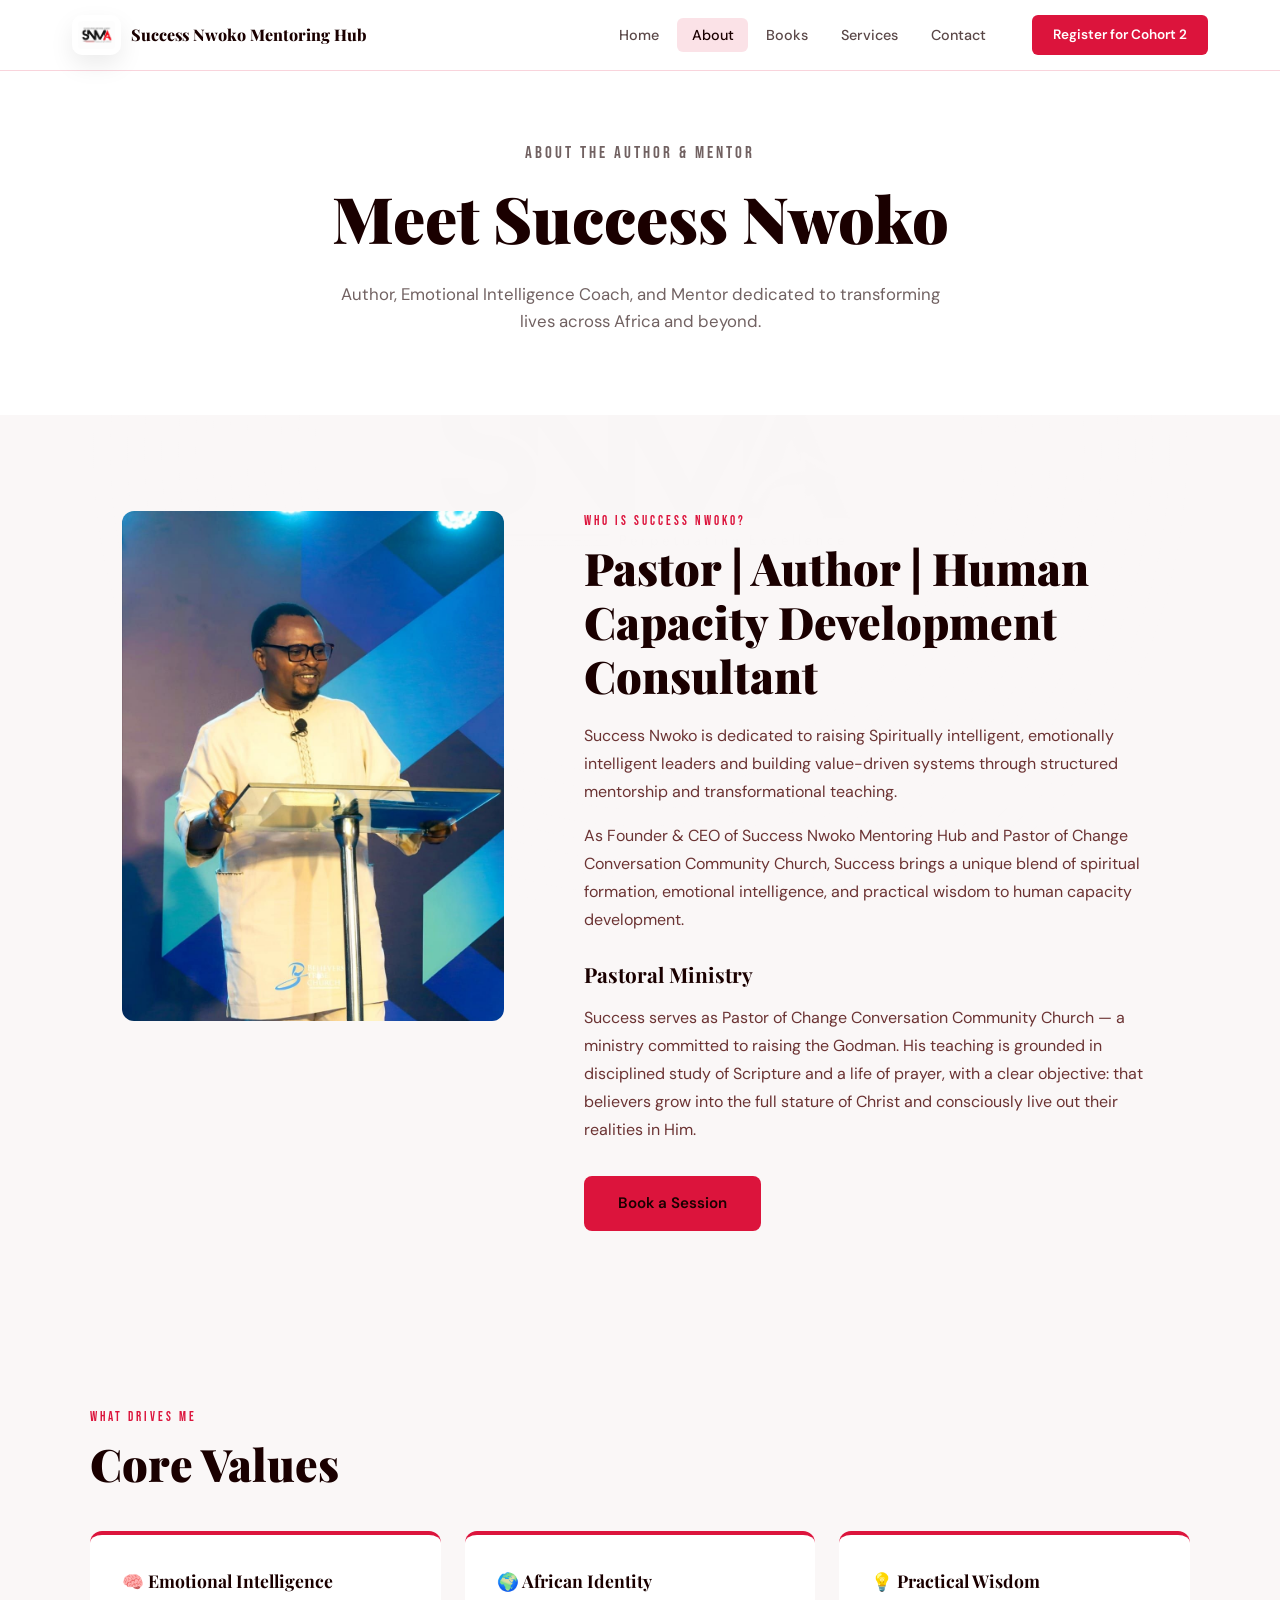
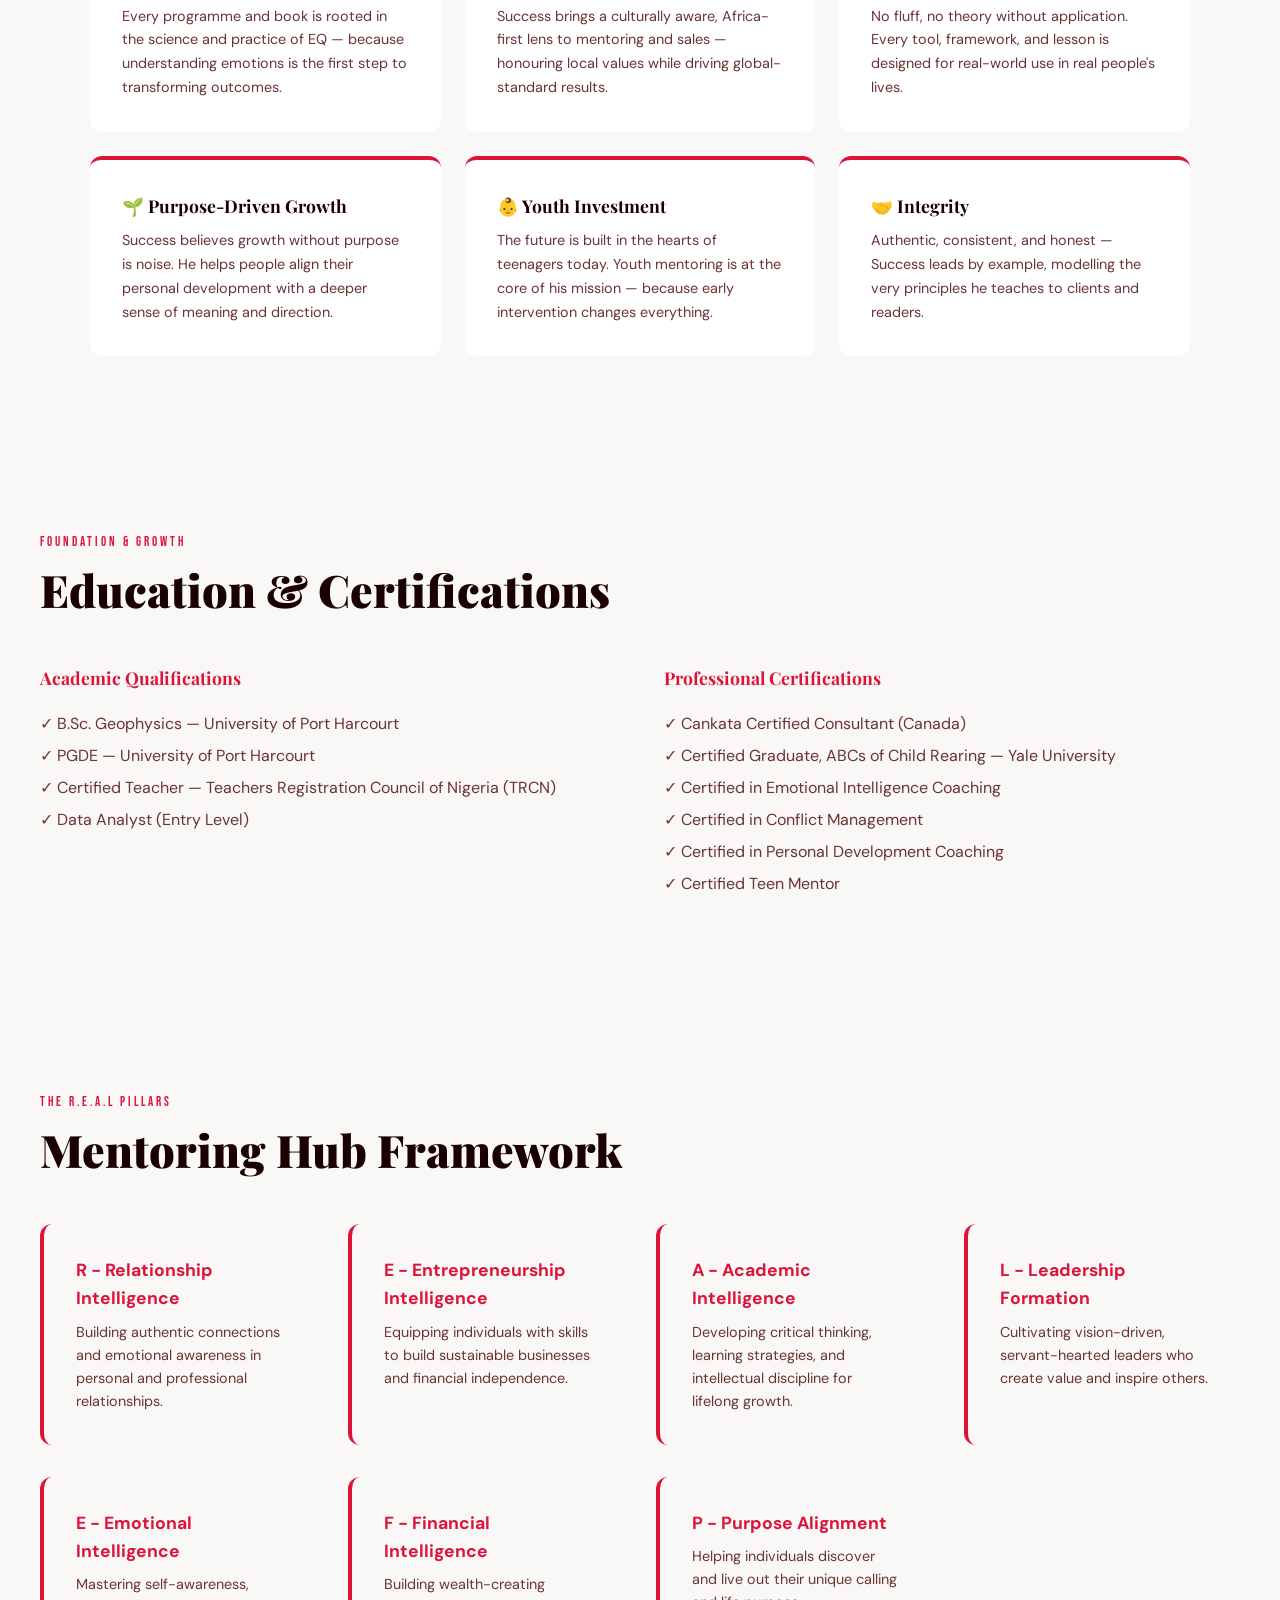
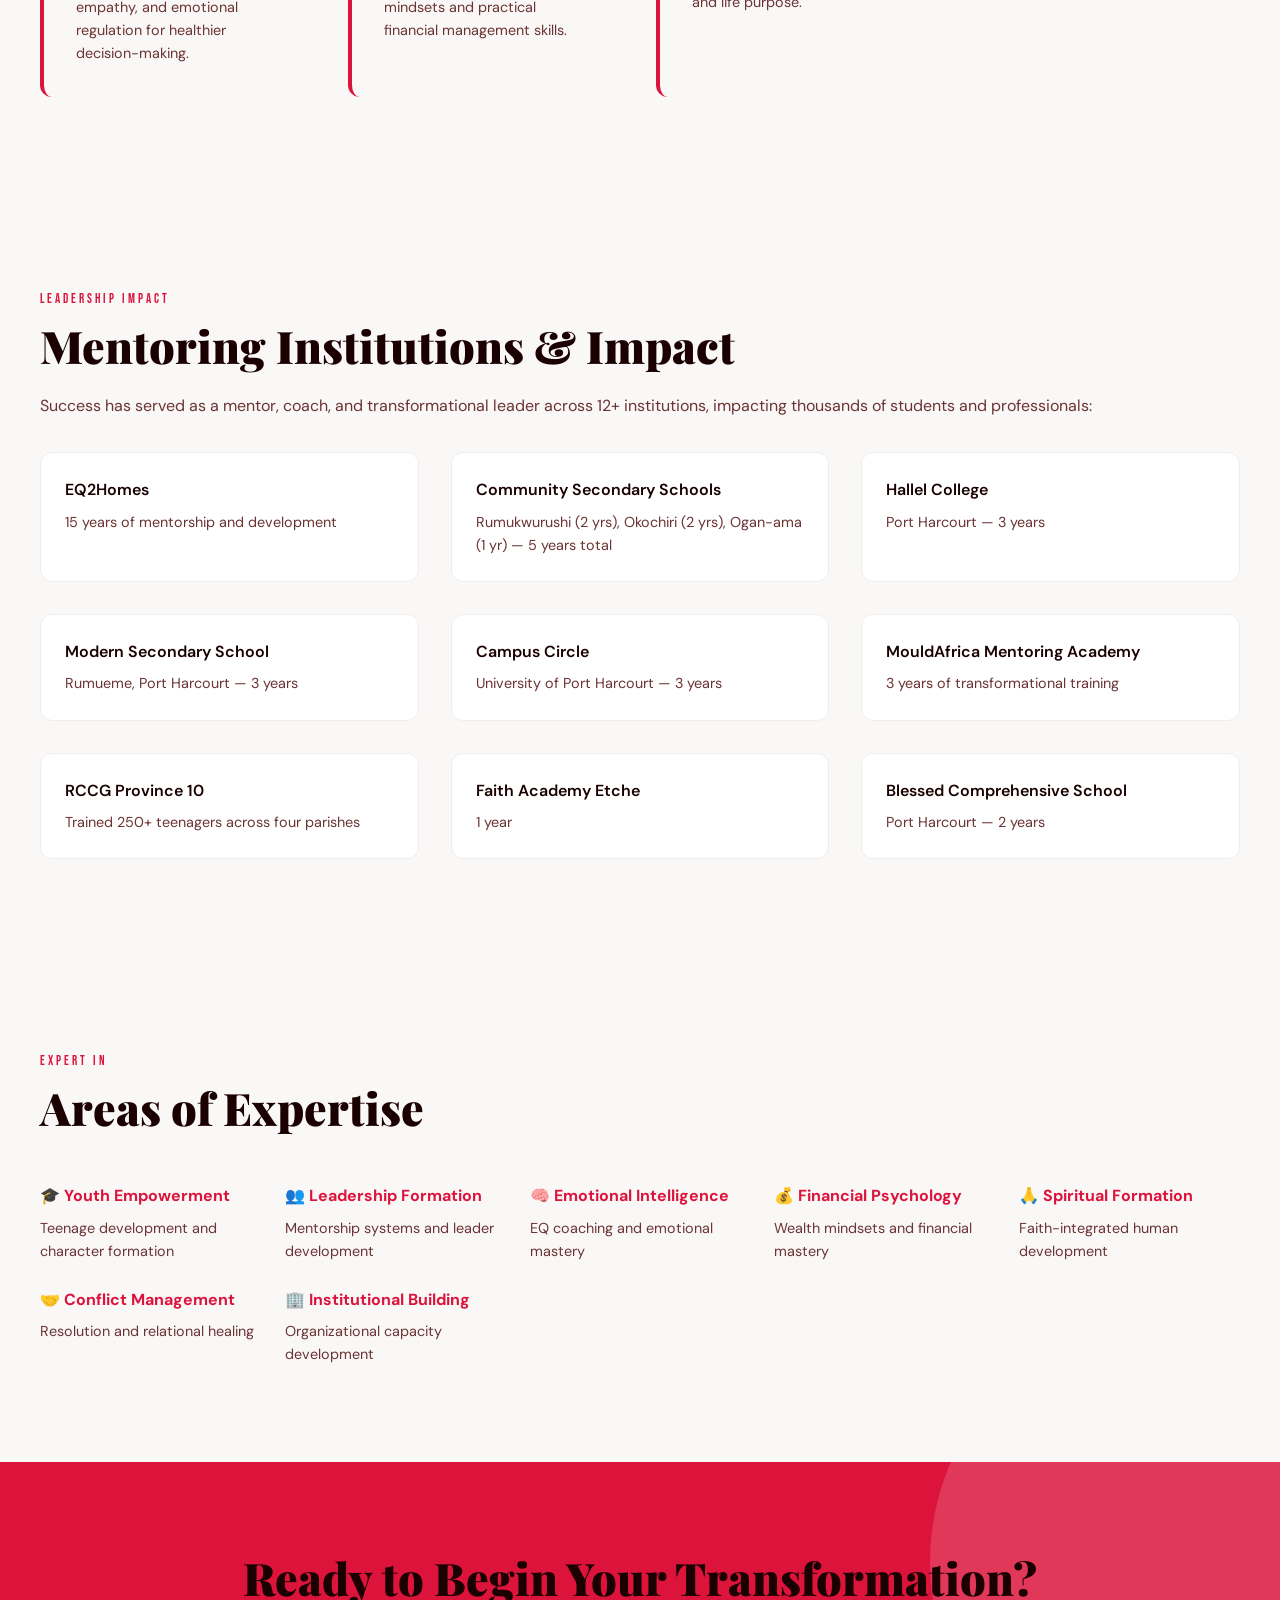
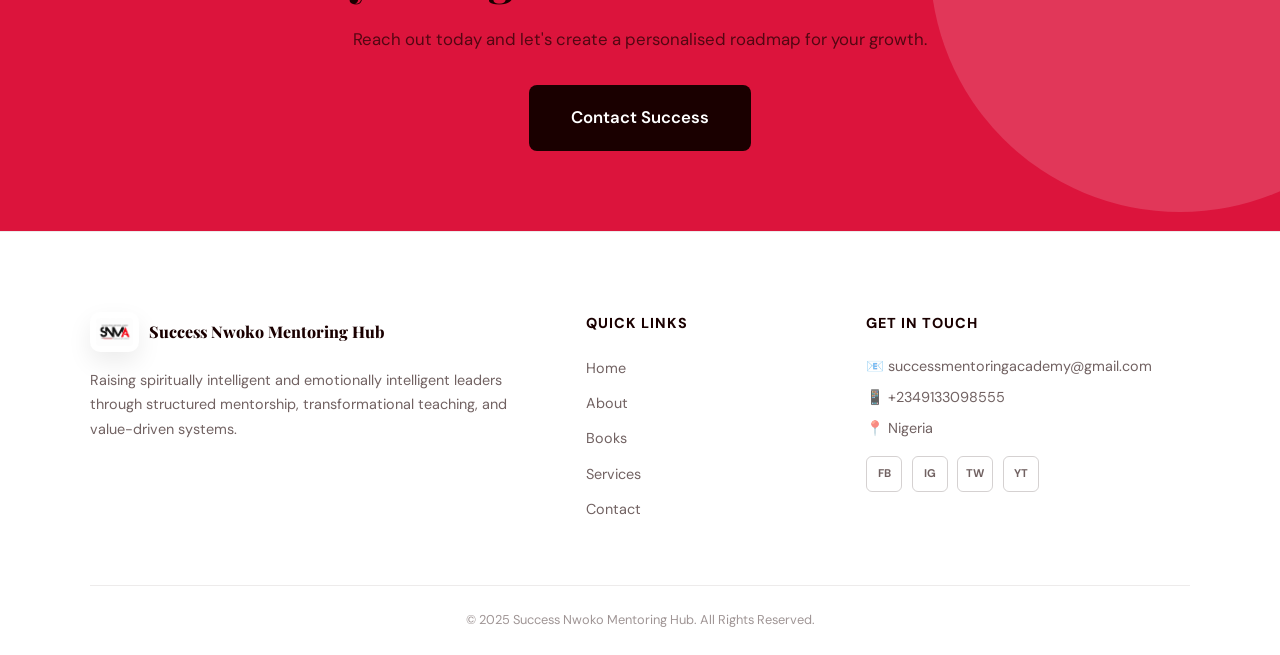
==== about.html @ 24672091 "First commit" ====
<!DOCTYPE html>
<html lang="en">
<head>
  <meta charset="UTF-8" />
  <meta name="viewport" content="width=device-width, initial-scale=1.0" />
  <title>About – Success Nwoko Mentoring Hub</title>
  <link rel="preconnect" href="https://fonts.googleapis.com">
  <link rel="preconnect" href="https://fonts.gstatic.com" crossorigin>
  <link href="https://fonts.googleapis.com/css2?family=Playfair+Display:wght@700;900&family=DM+Sans:wght@300;400;500;600&family=Bebas+Neue&display=swap" rel="stylesheet">
  <link rel="stylesheet" href="css/style.css" />
</head>
<body>

  <nav class="nav" id="nav">
    <div class="nav__inner">
      <a href="index.html" class="nav__logo">
        <img class="nav__logo-img" src="assets/logo.jpg" alt="Success Nwoko Mentoring Academy logo">
        <span class="nav__logo-text">Success Nwoko Mentoring Hub</span>
      </a>
      <ul class="nav__links" id="navLinks">
        <li><a href="index.html" class="nav__link">Home</a></li>
        <li><a href="about.html" class="nav__link active">About</a></li>
        <li><a href="books.html" class="nav__link">Books</a></li>
        <li><a href="services.html" class="nav__link">Services</a></li>
        <li><a href="contact.html" class="nav__link">Contact</a></li>
      </ul>
      <a href="cohort2.html" class="nav__cta">Register for Cohort 2</a>
      <button class="nav__burger" id="burger" aria-label="Menu">
        <span></span><span></span><span></span>
      </button>
    </div>
  </nav>

  <section class="page-hero">
    <p class="section-eyebrow">About the Author & Mentor</p>
    <h1>Meet Success Nwoko</h1>
    <p>Author, Emotional Intelligence Coach, and Mentor dedicated to transforming lives across Africa and beyond.</p>
  </section>

  <section class="about-full fade-up">
    <div class="about-full__image">
      <img src="assets/success-nwoko.jpg" alt="Success Nwoko - Pastor, Author, and Human Capacity Development Consultant">
    </div>
    <div>
      <p class="section-eyebrow">Who is Success Nwoko?</p>
      <h2 class="section-title">Pastor | Author | Human Capacity Development Consultant</h2>
      <p class="body-text">
        Success Nwoko is dedicated to raising Spiritually intelligent, emotionally intelligent leaders and building value-driven systems through structured mentorship and transformational teaching.
      </p>
      <p class="body-text">
        As Founder & CEO of Success Nwoko Mentoring Hub and Pastor of Change Conversation Community Church, Success brings a unique blend of spiritual formation, emotional intelligence, and practical wisdom to human capacity development.
      </p>
      <h3 style="font-family: var(--font-display); font-size: 1.3rem; margin-top: 1.5rem; margin-bottom: 0.8rem; color: var(--dark);">Pastoral Ministry</h3>
      <p class="body-text">
        Success serves as Pastor of Change Conversation Community Church — a ministry committed to raising the Godman. His teaching is grounded in disciplined study of Scripture and a life of prayer, with a clear objective: that believers grow into the full stature of Christ and consciously live out their realities in Him.
      </p>
      <a href="contact.html" class="btn btn--gold" style="margin-top:1rem;">Book a Session</a>
    </div>
  </section>

  <section class="about-values">
    <div class="about-values__inner">
      <p class="section-eyebrow">What Drives Me</p>
      <h2 class="section-title">Core Values</h2>
      <div class="values-grid">
        <div class="value-card fade-up">
          <h3>🧠 Emotional Intelligence</h3>
          <p>Every programme and book is rooted in the science and practice of EQ — because understanding emotions is the first step to transforming outcomes.</p>
        </div>
        <div class="value-card fade-up">
          <h3>🌍 African Identity</h3>
          <p>Success brings a culturally aware, Africa-first lens to mentoring and sales — honouring local values while driving global-standard results.</p>
        </div>
        <div class="value-card fade-up">
          <h3>💡 Practical Wisdom</h3>
          <p>No fluff, no theory without application. Every tool, framework, and lesson is designed for real-world use in real people's lives.</p>
        </div>
        <div class="value-card fade-up">
          <h3>🌱 Purpose-Driven Growth</h3>
          <p>Success believes growth without purpose is noise. He helps people align their personal development with a deeper sense of meaning and direction.</p>
        </div>
        <div class="value-card fade-up">
          <h3>👶 Youth Investment</h3>
          <p>The future is built in the hearts of teenagers today. Youth mentoring is at the core of his mission — because early intervention changes everything.</p>
        </div>
        <div class="value-card fade-up">
          <h3>🤝 Integrity</h3>
          <p>Authentic, consistent, and honest — Success leads by example, modelling the very principles he teaches to clients and readers.</p>
        </div>
      </div>
    </div>
  </section>

  <section class="about-section" style="background: var(--off-white); padding: 6rem 2rem;">
    <div style="max-width: 1200px; margin: 0 auto;">
      <p class="section-eyebrow">Foundation & Growth</p>
      <h2 class="section-title">Education & Certifications</h2>
      <div style="display: grid; grid-template-columns: 1fr 1fr; gap: 3rem; margin-top: 3rem;">
        <div>
          <h3 style="font-family: var(--font-display); font-size: 1.1rem; margin-bottom: 1rem; color: var(--gold);">Academic Qualifications</h3>
          <ul style="list-style: none; color: var(--text-light); line-height: 2;">
            <li>✓ B.Sc. Geophysics — University of Port Harcourt</li>
            <li>✓ PGDE — University of Port Harcourt</li>
            <li>✓ Certified Teacher — Teachers Registration Council of Nigeria (TRCN)</li>
            <li>✓ Data Analyst (Entry Level)</li>
          </ul>
        </div>
        <div>
          <h3 style="font-family: var(--font-display); font-size: 1.1rem; margin-bottom: 1rem; color: var(--gold);">Professional Certifications</h3>
          <ul style="list-style: none; color: var(--text-light); line-height: 2;">
            <li>✓ Cankata Certified Consultant (Canada)</li>
            <li>✓ Certified Graduate, ABCs of Child Rearing — Yale University</li>
            <li>✓ Certified in Emotional Intelligence Coaching</li>
            <li>✓ Certified in Conflict Management</li>
            <li>✓ Certified in Personal Development Coaching</li>
            <li>✓ Certified Teen Mentor</li>
          </ul>
        </div>
      </div>
    </div>
  </section>

  <section class="about-section" style="padding: 6rem 2rem;">
    <div style="max-width: 1200px; margin: 0 auto;">
      <p class="section-eyebrow">The R.E.A.L Pillars</p>
      <h2 class="section-title">Mentoring Hub Framework</h2>
      <div style="display: grid; grid-template-columns: repeat(auto-fit, minmax(250px, 1fr)); gap: 2rem; margin-top: 3rem;">
        <div style="background: var(--off-white); padding: 2rem; border-radius: var(--radius); border-left: 4px solid var(--gold);">
          <h4 style="color: var(--gold); font-size: 1.1rem; margin-bottom: 0.5rem;">R - Relationship Intelligence</h4>
          <p style="color: var(--text-light); font-size: 0.9rem;">Building authentic connections and emotional awareness in personal and professional relationships.</p>
        </div>
        <div style="background: var(--off-white); padding: 2rem; border-radius: var(--radius); border-left: 4px solid var(--gold);">
          <h4 style="color: var(--gold); font-size: 1.1rem; margin-bottom: 0.5rem;">E - Entrepreneurship Intelligence</h4>
          <p style="color: var(--text-light); font-size: 0.9rem;">Equipping individuals with skills to build sustainable businesses and financial independence.</p>
        </div>
        <div style="background: var(--off-white); padding: 2rem; border-radius: var(--radius); border-left: 4px solid var(--gold);">
          <h4 style="color: var(--gold); font-size: 1.1rem; margin-bottom: 0.5rem;">A - Academic Intelligence</h4>
          <p style="color: var(--text-light); font-size: 0.9rem;">Developing critical thinking, learning strategies, and intellectual discipline for lifelong growth.</p>
        </div>
        <div style="background: var(--off-white); padding: 2rem; border-radius: var(--radius); border-left: 4px solid var(--gold);">
          <h4 style="color: var(--gold); font-size: 1.1rem; margin-bottom: 0.5rem;">L - Leadership Formation</h4>
          <p style="color: var(--text-light); font-size: 0.9rem;">Cultivating vision-driven, servant-hearted leaders who create value and inspire others.</p>
        </div>
        <div style="background: var(--off-white); padding: 2rem; border-radius: var(--radius); border-left: 4px solid var(--gold);">
          <h4 style="color: var(--gold); font-size: 1.1rem; margin-bottom: 0.5rem;">E - Emotional Intelligence</h4>
          <p style="color: var(--text-light); font-size: 0.9rem;">Mastering self-awareness, empathy, and emotional regulation for healthier decision-making.</p>
        </div>
        <div style="background: var(--off-white); padding: 2rem; border-radius: var(--radius); border-left: 4px solid var(--gold);">
          <h4 style="color: var(--gold); font-size: 1.1rem; margin-bottom: 0.5rem;">F - Financial Intelligence</h4>
          <p style="color: var(--text-light); font-size: 0.9rem;">Building wealth-creating mindsets and practical financial management skills.</p>
        </div>
        <div style="background: var(--off-white); padding: 2rem; border-radius: var(--radius); border-left: 4px solid var(--gold); grid-column: span 1;">
          <h4 style="color: var(--gold); font-size: 1.1rem; margin-bottom: 0.5rem;">P - Purpose Alignment</h4>
          <p style="color: var(--text-light); font-size: 0.9rem;">Helping individuals discover and live out their unique calling and life purpose.</p>
        </div>
      </div>
    </div>
  </section>

  <section class="about-section" style="background: var(--off-white); padding: 6rem 2rem;">
    <div style="max-width: 1200px; margin: 0 auto;">
      <p class="section-eyebrow">Leadership Impact</p>
      <h2 class="section-title">Mentoring Institutions & Impact</h2>
      <p class="body-text" style="margin-bottom: 2rem;">Success has served as a mentor, coach, and transformational leader across 12+ institutions, impacting thousands of students and professionals:</p>
      <div style="display: grid; grid-template-columns: repeat(auto-fit, minmax(280px, 1fr)); gap: 2rem;">
        <div style="background: var(--white); padding: 1.5rem; border-radius: var(--radius); border: 1px solid #eee;">
          <h4 style="color: var(--dark); font-weight: 600; margin-bottom: 0.5rem;">EQ2Homes</h4>
          <p style="color: var(--text-light); font-size: 0.9rem;">15 years of mentorship and development</p>
        </div>
        <div style="background: var(--white); padding: 1.5rem; border-radius: var(--radius); border: 1px solid #eee;">
          <h4 style="color: var(--dark); font-weight: 600; margin-bottom: 0.5rem;">Community Secondary Schools</h4>
          <p style="color: var(--text-light); font-size: 0.9rem;">Rumukwurushi (2 yrs), Okochiri (2 yrs), Ogan-ama (1 yr) — 5 years total</p>
        </div>
        <div style="background: var(--white); padding: 1.5rem; border-radius: var(--radius); border: 1px solid #eee;">
          <h4 style="color: var(--dark); font-weight: 600; margin-bottom: 0.5rem;">Hallel College</h4>
          <p style="color: var(--text-light); font-size: 0.9rem;">Port Harcourt — 3 years</p>
        </div>
        <div style="background: var(--white); padding: 1.5rem; border-radius: var(--radius); border: 1px solid #eee;">
          <h4 style="color: var(--dark); font-weight: 600; margin-bottom: 0.5rem;">Modern Secondary School</h4>
          <p style="color: var(--text-light); font-size: 0.9rem;">Rumueme, Port Harcourt — 3 years</p>
        </div>
        <div style="background: var(--white); padding: 1.5rem; border-radius: var(--radius); border: 1px solid #eee;">
          <h4 style="color: var(--dark); font-weight: 600; margin-bottom: 0.5rem;">Campus Circle</h4>
          <p style="color: var(--text-light); font-size: 0.9rem;">University of Port Harcourt — 3 years</p>
        </div>
        <div style="background: var(--white); padding: 1.5rem; border-radius: var(--radius); border: 1px solid #eee;">
          <h4 style="color: var(--dark); font-weight: 600; margin-bottom: 0.5rem;">MouldAfrica Mentoring Academy</h4>
          <p style="color: var(--text-light); font-size: 0.9rem;">3 years of transformational training</p>
        </div>
        <div style="background: var(--white); padding: 1.5rem; border-radius: var(--radius); border: 1px solid #eee;">
          <h4 style="color: var(--dark); font-weight: 600; margin-bottom: 0.5rem;">RCCG Province 10</h4>
          <p style="color: var(--text-light); font-size: 0.9rem;">Trained 250+ teenagers across four parishes</p>
        </div>
        <div style="background: var(--white); padding: 1.5rem; border-radius: var(--radius); border: 1px solid #eee;">
          <h4 style="color: var(--dark); font-weight: 600; margin-bottom: 0.5rem;">Faith Academy Etche</h4>
          <p style="color: var(--text-light); font-size: 0.9rem;">1 year</p>
        </div>
        <div style="background: var(--white); padding: 1.5rem; border-radius: var(--radius); border: 1px solid #eee;">
          <h4 style="color: var(--dark); font-weight: 600; margin-bottom: 0.5rem;">Blessed Comprehensive School</h4>
          <p style="color: var(--text-light); font-size: 0.9rem;">Port Harcourt — 2 years</p>
        </div>
      </div>
    </div>
  </section>

  <section class="about-section" style="padding: 6rem 2rem;">
    <div style="max-width: 1200px; margin: 0 auto;">
      <p class="section-eyebrow">Expert in</p>
      <h2 class="section-title">Areas of Expertise</h2>
      <div style="display: grid; grid-template-columns: repeat(auto-fit, minmax(200px, 1fr)); gap: 1.5rem; margin-top: 3rem;">
        <div style="color: var(--text-light);">
          <h4 style="color: var(--gold); margin-bottom: 0.5rem;">🎓 Youth Empowerment</h4>
          <p style="font-size: 0.9rem;">Teenage development and character formation</p>
        </div>
        <div style="color: var(--text-light);">
          <h4 style="color: var(--gold); margin-bottom: 0.5rem;">👥 Leadership Formation</h4>
          <p style="font-size: 0.9rem;">Mentorship systems and leader development</p>
        </div>
        <div style="color: var(--text-light);">
          <h4 style="color: var(--gold); margin-bottom: 0.5rem;">🧠 Emotional Intelligence</h4>
          <p style="font-size: 0.9rem;">EQ coaching and emotional mastery</p>
        </div>
        <div style="color: var(--text-light);">
          <h4 style="color: var(--gold); margin-bottom: 0.5rem;">💰 Financial Psychology</h4>
          <p style="font-size: 0.9rem;">Wealth mindsets and financial mastery</p>
        </div>
        <div style="color: var(--text-light);">
          <h4 style="color: var(--gold); margin-bottom: 0.5rem;">🙏 Spiritual Formation</h4>
          <p style="font-size: 0.9rem;">Faith-integrated human development</p>
        </div>
        <div style="color: var(--text-light);">
          <h4 style="color: var(--gold); margin-bottom: 0.5rem;">🤝 Conflict Management</h4>
          <p style="font-size: 0.9rem;">Resolution and relational healing</p>
        </div>
        <div style="color: var(--text-light);">
          <h4 style="color: var(--gold); margin-bottom: 0.5rem;">🏢 Institutional Building</h4>
          <p style="font-size: 0.9rem;">Organizational capacity development</p>
        </div>
      </div>
    </div>
  </section>

  <section class="cta-banner">
    <div class="cta-banner__orb"></div>
    <div class="cta-banner__content">
      <h2>Ready to Begin Your Transformation?</h2>
      <p>Reach out today and let's create a personalised roadmap for your growth.</p>
      <a href="contact.html" class="btn btn--gold btn--lg">Contact Success</a>
    </div>
  </section>

  <footer class="footer">
    <div class="footer__inner">
      <div class="footer__brand">
        <a href="index.html" class="nav__logo">
          <img class="nav__logo-img" src="assets/logo.jpg" alt="Success Nwoko Mentoring Academy logo">
          <span class="nav__logo-text">Success Nwoko Mentoring Hub</span>
        </a>
        <p>Raising spiritually intelligent and emotionally intelligent leaders through structured mentorship, transformational teaching, and value-driven systems.</p>
      </div>
      <div class="footer__links">
        <h4>Quick Links</h4>
        <ul>
          <li><a href="index.html">Home</a></li>
          <li><a href="about.html">About</a></li>
          <li><a href="books.html">Books</a></li>
          <li><a href="services.html">Services</a></li>
          <li><a href="contact.html">Contact</a></li>
        </ul>
      </div>
      <div class="footer__contact">
        <h4>Get in Touch</h4>
        <p>📧 successmentoringacademy@gmail.com</p>
        <p>📱 +2349133098555</p>
        <p>📍 Nigeria</p>
        <div class="footer__socials">
          <a href="#" class="social-link">FB</a>
          <a href="#" class="social-link">IG</a>
          <a href="#" class="social-link">TW</a>
          <a href="#" class="social-link">YT</a>
        </div>
      </div>
    </div>
    <div class="footer__bottom">
      <p>© 2025 Success Nwoko Mentoring Hub. All Rights Reserved.</p>
    </div>
  </footer>

  <script src="js/main.js"></script>
</body>
</html>
---- css/style.css ----
/* ============================================
   SUCCESS NWOKO MENTORING HUB - STYLESHEET
   ============================================ */

:root {
  --gold: #DC143C;        /* Crimson Red */
  --gold-light: #FF3355;  /* hover state red */
  --dark: #1A0000;        /* very dark red-black */
  --dark-2: #2A0A0A;      /* slightly lighter dark */
  --white: #FFFFFF;       /* pure white */
  --off-white: #FAF7F7;   /* soft white background */
  --text: #1A0000;        /* dark text */
  --text-light: #6B3333;  /* muted reddish text */

  /* RGB helpers (for rgba() usage) */
  --gold-rgb: 220, 20, 60;
  --dark-rgb: 26, 0, 0;

  /* Legacy aliases kept for layout compatibility */
  --dark-3: #3A1212;
  --red: var(--gold);
  --green: #27ae60;
  --purple: var(--gold);
  --purple-light: #FFE1E7;
  --font-display: 'Playfair Display', Georgia, serif;
  --font-body: 'DM Sans', sans-serif;
  --font-accent: 'Bebas Neue', sans-serif;
  --radius: 12px;
  --shadow: 0 20px 60px rgba(0,0,0,0.15);
}

/* RESET */
*, *::before, *::after { box-sizing: border-box; margin: 0; padding: 0; }
html { scroll-behavior: smooth; }
body {
  font-family: var(--font-body);
  color: var(--text);
  background: var(--off-white);
  overflow-x: hidden;
  line-height: 1.6;
}

/* Subtle site-wide logo watermark */
body::before {
  content: '';
  position: fixed;
  inset: 0;
  pointer-events: none;
  z-index: 0;
  /* White backing behind the watermark */
  background-image:
    radial-gradient(circle at center, rgba(255,255,255,0.92) 0%, rgba(255,255,255,0.92) 40%, rgba(255,255,255,0) 72%),
    url('../assets/logo.jpg');
  background-repeat: no-repeat;
  background-position: center;
  background-size: cover, min(520px, 70vw);
  opacity: 0.06;
  filter: grayscale(100%);
}

/* Ensure main layers sit above watermark */
.nav, .hero, .stats, .about-strip, .books-section, .services-section, .testimonial, .cta-banner, .footer,
.page-hero, .about-full, .about-values, .books-page, .services-page, .contact-page {
  position: relative;
  z-index: 1;
}
img { max-width: 100%; display: block; }
a { text-decoration: none; color: inherit; }
ul { list-style: none; }

/* ========================
   NAV
   ======================== */
.nav {
  position: fixed; top: 0; left: 0; right: 0; z-index: 100;
  background: rgba(255,255,255,0.92);
  backdrop-filter: blur(12px);
  border-bottom: 1px solid rgba(var(--gold-rgb), 0.18);
  transition: background 0.3s;
}
.nav__inner {
  max-width: 1200px; margin: 0 auto;
  display: flex; align-items: center; gap: 2rem;
  padding: 0 2rem; height: 70px;
}
.nav__logo {
  display: flex; align-items: center; gap: 0.6rem;
  text-decoration: none; flex-shrink: 0;
}
.logo-sn {
  background: var(--gold);
  color: var(--dark);
  font-family: var(--font-accent);
  font-size: 1.2rem; letter-spacing: 1px;
  width: 38px; height: 38px;
  display: flex; align-items: center; justify-content: center;
  border-radius: 6px;
}
.logo-text {
  color: var(--text);
  font-family: var(--font-display);
  font-size: 1rem;
  font-weight: 700;
}
.nav__links {
  display: flex; align-items: center; gap: 0.25rem;
  margin-left: auto;
}
.nav__link {
  color: rgba(var(--dark-rgb), 0.72);
  font-size: 0.9rem; font-weight: 500;
  padding: 0.5rem 0.9rem;
  border-radius: 6px;
  transition: all 0.2s;
}
.nav__link:hover, .nav__link.active {
  color: var(--text);
  background: rgba(var(--gold-rgb), 0.12);
}
.nav__cta {
  background: var(--gold);
  color: var(--white);
  font-weight: 600; font-size: 0.85rem;
  padding: 0.6rem 1.3rem;
  border-radius: 6px;
  flex-shrink: 0;
  transition: background 0.2s, transform 0.2s;
}
.nav__cta:hover { background: var(--gold-light); transform: translateY(-1px); }
.nav__burger {
  display: none;
  background: none; border: none; cursor: pointer;
  flex-direction: column; gap: 5px; padding: 4px;
}
.nav__burger span {
  display: block; width: 24px; height: 2px;
  background: var(--text);
  border-radius: 2px;
  transition: all 0.3s;
}

/* Image logo (navbar + footer) */
.nav__logo-img {
  height: 40px;
  width: auto;
  display: block;
  object-fit: contain;
  background: var(--white);
  padding: 6px;
  border-radius: 10px;
  box-shadow: 0 10px 24px rgba(0,0,0,0.08);
}
.nav__logo-text {
  color: var(--text);
  font-family: var(--font-display);
  font-size: 1rem;
  font-weight: 800;
}

/* ========================
   BUTTONS
   ======================== */
.btn {
  display: inline-block;
  padding: 0.85rem 2rem;
  border-radius: 8px;
  font-weight: 600;
  font-size: 0.95rem;
  cursor: pointer;
  transition: all 0.25s;
  border: 2px solid transparent;
}
.btn--gold {
  background: var(--gold);
  color: var(--dark);
}
.btn--gold:hover { background: var(--gold-light); transform: translateY(-2px); box-shadow: 0 8px 20px rgba(var(--gold-rgb), 0.3); }
.btn--ghost {
  background: transparent;
  color: var(--white);
  border-color: rgba(255,255,255,0.35);
}
.btn--ghost:hover { border-color: rgba(255,255,255,0.6); background: rgba(255,255,255,0.12); color: var(--white); }
.btn--outline {
  background: transparent;
  color: var(--gold);
  border-color: var(--gold);
}
.btn--outline:hover { background: var(--gold); color: var(--dark); }
.btn--lg { padding: 1.1rem 2.5rem; font-size: 1.05rem; }

/* ========================
   SECTION LABELS
   ======================== */
.section-eyebrow {
  font-family: var(--font-accent);
  font-size: 0.8rem;
  letter-spacing: 3px;
  text-transform: uppercase;
  color: var(--gold);
  margin-bottom: 0.6rem;
}
.section-title {
  font-family: var(--font-display);
  font-size: clamp(1.8rem, 4vw, 2.8rem);
  font-weight: 900;
  color: var(--dark);
  line-height: 1.2;
  margin-bottom: 1.2rem;
}
.section-title--center { text-align: center; }
.section-title--white { color: var(--white); }
.body-text { color: var(--text-light); line-height: 1.75; margin-bottom: 1rem; }

/* ========================
   HERO
   ======================== */
.hero {
  min-height: 100vh;
  display: flex; align-items: center; justify-content: center;
  position: relative; overflow: hidden;
  padding: 120px 2rem 80px;
}
.hero__video-bg {
  position: absolute;
  inset: 0;
  width: 100%;
  height: 100%;
  object-fit: cover;
  z-index: 1;
}
.hero__overlay {
  position: absolute;
  inset: 0;
  background: linear-gradient(180deg, rgba(0,0,0,0.55) 0%, rgba(0,0,0,0.72) 100%);
  z-index: 1.5;
}
.hero__content {
  max-width: 700px;
  position: relative;
  z-index: 2;
  animation: fadeUp 0.8s ease both;
  text-align: center;
  color: var(--white);
}
.hero__title {
  font-family: var(--font-display);
  font-size: clamp(2.8rem, 6vw, 5rem);
  font-weight: 900;
  line-height: 1.2;
  color: var(--white);
  margin-bottom: 1.5rem;
  text-shadow: 0 18px 28px rgba(0,0,0,0.65);
}
.hero__title em {
  font-style: normal;
  color: var(--white);
  position: relative;
}
.hero__desc {
  color: rgba(255, 255, 255, 0.98);
  font-size: 1.1rem;
  font-weight: 500;
  letter-spacing: 1px;
  line-height: 1.75;
  margin-bottom: 2.5rem;
  text-shadow: 0 12px 24px rgba(0,0,0,0.5);
}
.hero .btn--ghost {
  color: var(--white);
  border-color: rgba(255,255,255,0.35);
}
.hero .btn--ghost:hover {
  border-color: rgba(255,255,255,0.65);
  background: rgba(255,255,255,0.12);
}
.hero__actions {
  display: flex;
  gap: 1rem;
  flex-wrap: wrap;
  justify-content: center;
}

/* Book decorations */
.hero__books {
  position: absolute; right: 5%; top: 50%; transform: translateY(-50%);
  display: flex; gap: 16px; align-items: flex-end;
  z-index: 2;
  animation: fadeUp 0.9s 0.2s ease both;
}
.hero__book {
  position: relative;
  width: 100px; height: 150px;
  box-shadow: -8px 8px 30px rgba(0,0,0,0.5);
  transition: transform 0.3s;
  cursor: pointer;
}
.hero__book:hover { transform: translateY(-8px) rotate(-1deg); }
.hero__book--1 { height: 170px; }
.hero__book--2 { height: 155px; }
.hero__book--3 { height: 145px; }
.book-spine {
  position: absolute; left: 0; top: 0; bottom: 0; width: 12px;
  background: rgba(0,0,0,0.3);
  border-radius: 3px 0 0 3px;
}
.book-spine--light { background: rgba(0,0,0,0.1); }
.book-spine--purple { background: rgba(92,95,166,0.4); }
.book-face {
  position: absolute; left: 12px; right: 0; top: 0; bottom: 0;
  display: flex; flex-direction: column;
  justify-content: flex-end; padding: 10px 8px;
  border-radius: 0 3px 3px 0;
}
.book-face--dark { background: linear-gradient(135deg, var(--dark-2) 0%, var(--dark) 100%); }
.book-face--light { background: linear-gradient(135deg, #fff 0%, #f0f0f0 100%); }
.book-face--purple { background: linear-gradient(135deg, rgba(var(--gold-rgb), 0.08) 0%, rgba(var(--gold-rgb), 0.18) 100%); }
.book-label {
  font-size: 0.5rem; font-weight: 700;
  color: var(--gold); line-height: 1.3;
  text-transform: uppercase; letter-spacing: 0.5px;
}
.book-label--dark { color: var(--dark-2); }

.hero__scroll {
  position: absolute; bottom: 2rem; left: 50%; transform: translateX(-50%);
  display: flex; flex-direction: column; align-items: center;
  gap: 8px; color: rgba(255,255,255,0.4); font-size: 0.7rem;
  letter-spacing: 2px; text-transform: uppercase;
}
.scroll-line {
  width: 1px; height: 40px;
  background: linear-gradient(to bottom, rgba(255,255,255,0.4), transparent);
  animation: scrollPulse 2s ease infinite;
}
@keyframes scrollPulse { 0%,100%{ opacity:0.4; } 50%{ opacity:1; } }

/* ========================
   STATS
   ======================== */
.stats {
  background: linear-gradient(135deg, #c4975a 0%, #b88a4a 100%);
  padding: 3rem 2rem;
  color: #fff;
}
.stats__inner {
  max-width: 900px; margin: 0 auto;
  display: grid; grid-template-columns: repeat(4, 1fr);
  gap: 2rem; text-align: center;
}
.stat {
  position: relative;
  padding: 1.75rem 1rem;
  border-radius: 24px;
  background: rgba(255,255,255,0.08);
}
.stat + .stat::before {
  content: '';
  position: absolute; left: 0; top: 20%; bottom: 20%;
  width: 1px; background: rgba(255,255,255,0.2);
}
.stat__num {
  font-family: var(--font-accent);
  font-size: 3rem;
  color: #fff;
  display: block; line-height: 1;
}
.stat__plus { font-family: var(--font-accent); font-size: 2rem; color: #fff; }
.stat__label {
  display: block; margin-top: 0.3rem;
  font-size: 0.8rem; font-weight: 600;
  text-transform: uppercase; letter-spacing: 1px;
  color: rgba(255,255,255,0.9);
}

/* ========================
   ABOUT STRIP
   ======================== */
.about-strip {
  max-width: 1200px; margin: 0 auto;
  padding: 6rem 2rem;
  display: grid; grid-template-columns: 1fr 1.2fr;
  gap: 5rem; align-items: center;
}
.about-strip__img-frame {
  position: relative;
}
.about-strip__img-placeholder {
  background: var(--dark-2);
  border-radius: var(--radius);
  overflow: hidden; aspect-ratio: 3/4;
  display: flex; flex-direction: column;
  align-items: center; justify-content: center;
}
.about-strip__img-placeholder img {
  width: 100%;
  height: 100%;
  object-fit: cover;
}
.about-strip__img-placeholder svg { width: 60%; opacity: 0.6; }
.about-strip__accent {
  position: absolute; bottom: -20px; right: -20px;
  width: 120px; height: 120px;
  background: var(--gold); border-radius: var(--radius);
  z-index: -1; opacity: 0.3;
}

/* ========================
   BOOKS SECTION
   ======================== */
.books-section {
  background: var(--off-white);
  padding: 6rem 2rem;
}
.books-section__header {
  text-align: center; margin-bottom: 3rem;
}
.books-grid {
  max-width: 1100px; margin: 0 auto;
  display: grid; grid-template-columns: repeat(3, 1fr);
  gap: 2rem;
}
.book-card {
  background: var(--white);
  border-radius: var(--radius);
  overflow: hidden;
  box-shadow: var(--shadow);
  transition: transform 0.3s;
  display: flex; flex-direction: column;
}
.book-card:hover { transform: translateY(-6px); }
.book-card--featured { transform: scale(1.03); }
.book-card--featured:hover { transform: scale(1.03) translateY(-6px); }
.book-card__cover {
  position: relative;
  padding: 2rem 1.5rem;
  min-height: 220px;
  display: flex; flex-direction: column;
  justify-content: flex-end;
  overflow: hidden;
}
.book-card__cover::before {
  content: '';
  position: absolute;
  inset: 0;
  background: rgba(0, 0, 0, 0.18);
  z-index: 0;
}
.book-card__cover-img {
  position: absolute;
  inset: 0;
  width: 100%;
  height: 100%;
  object-fit: cover;
  z-index: 0;
}
.book-card__cover > * {
  position: relative;
  z-index: 1;
}
.book-card__cover--dark { background: linear-gradient(135deg, var(--dark-2) 0%, var(--dark) 100%); }
.book-card__cover--white {
  background: var(--white);
  border-bottom: 2px solid #eee;
}
.book-card__cover--purple {
  background: linear-gradient(135deg, rgba(var(--gold-rgb), 0.10) 0%, rgba(var(--gold-rgb), 0.22) 100%);
}
.book-card__tree, .book-card__africa {
  font-size: 3rem; position: absolute; top: 1.2rem; right: 1.5rem;
}
.book-card__badge {
  display: inline-block;
  background: var(--gold);
  color: var(--dark);
  font-size: 0.65rem; font-weight: 700;
  text-transform: uppercase; letter-spacing: 1px;
  padding: 0.25rem 0.65rem; border-radius: 20px;
  margin-bottom: 0.6rem;
}
.book-card__badge--red { background: var(--red); color: white; }
.book-card__badge--purple { background: var(--gold); color: white; }
.book-card__title {
  font-family: var(--font-display);
  font-size: 1.2rem; font-weight: 900;
  color: var(--white); line-height: 1.2;
  margin-bottom: 0.3rem;
}
.book-card__title--dark { color: var(--dark); }
.book-card__title small { font-size: 0.9rem; font-weight: 400; }
.book-card__subtitle {
  font-size: 0.75rem; color: rgba(92,95,166,0.8); margin-bottom: 0.3rem;
}
.book-card__author { font-size: 0.75rem; color: rgba(255,255,255,0.5); }
.book-card__author--dark { color: rgba(var(--dark-rgb), 0.45); }
.book-card__body {
  padding: 1.5rem;
  display: flex; flex-direction: column; gap: 1rem;
  flex: 1;
}
.book-card__body p { color: var(--text-light); font-size: 0.9rem; line-height: 1.65; flex: 1; }

/* ========================
   SERVICES
   ======================== */
.services-section {
  max-width: 1200px; margin: 0 auto;
  padding: 6rem 2rem;
}
.services-section__header { text-align: center; margin-bottom: 3rem; }
.services-grid {
  display: grid;
  grid-template-columns: repeat(3, 1fr);
  gap: 1.5rem;
}
.service-card {
  background: var(--off-white);
  border-radius: var(--radius);
  padding: 2rem;
  transition: all 0.3s;
  border: 1px solid transparent;
}
.service-card:hover {
  border-color: var(--gold);
  background: var(--white);
  transform: translateY(-4px);
  box-shadow: var(--shadow);
}
.service-card__icon { font-size: 2rem; margin-bottom: 1rem; }
.service-card h3 {
  font-family: var(--font-display);
  font-size: 1.2rem; font-weight: 700;
  margin-bottom: 0.6rem; color: var(--dark);
}
.service-card p { color: var(--text-light); font-size: 0.9rem; line-height: 1.65; margin-bottom: 1rem; }
.service-link { color: var(--gold); font-weight: 600; font-size: 0.9rem; transition: gap 0.2s; }
.service-link:hover { color: var(--dark); }

/* ========================
   TESTIMONIAL
   ======================== */
.testimonial {
  background: var(--white);
  padding: 6rem 2rem;
  text-align: center;
}
.testimonial__inner {
  max-width: 700px; margin: 0 auto;
}
.testimonial__quote {
  font-family: var(--font-display);
  font-size: 8rem; line-height: 0.6;
  color: var(--gold); opacity: 0.3;
  margin-bottom: 1rem;
}
.testimonial__text {
  font-family: var(--font-display);
  font-size: 1.4rem; font-style: italic;
  color: var(--text); line-height: 1.65;
  margin-bottom: 2rem;
}
.testimonial__person {
  display: flex; align-items: center;
  gap: 1rem; justify-content: center;
}
.testimonial__avatar {
  width: 50px; height: 50px; border-radius: 50%; overflow: hidden;
}
.testimonial__avatar svg { width: 100%; height: 100%; }
.testimonial__person strong { display: block; color: var(--text); font-weight: 700; }
.testimonial__person span { color: var(--gold); font-size: 0.85rem; }

/* ========================
   CTA BANNER
   ======================== */
.cta-banner {
  background: var(--gold);
  padding: 5rem 2rem;
  text-align: center;
  position: relative; overflow: hidden;
}
.cta-banner__orb {
  position: absolute; width: 500px; height: 500px;
  background: rgba(255,255,255,0.15); border-radius: 50%;
  top: -150px; right: -150px;
  pointer-events: none;
}
.cta-banner__content { position: relative; z-index: 2; }
.cta-banner h2 {
  font-family: var(--font-display);
  font-size: clamp(1.8rem, 4vw, 2.8rem);
  font-weight: 900; color: var(--dark);
  margin-bottom: 0.75rem;
}
.cta-banner p {
  color: rgba(var(--dark-rgb), 0.7); font-size: 1.05rem;
  margin-bottom: 2rem;
}
.cta-banner .btn--gold {
  background: var(--dark); color: var(--white);
}
.cta-banner .btn--gold:hover { background: var(--dark-2); }

/* ========================
   FOOTER
   ======================== */
.footer {
  background: var(--white);
  padding: 5rem 2rem 0;
  border-top: 1px solid rgba(var(--dark-rgb), 0.08);
}
.footer__inner {
  max-width: 1100px; margin: 0 auto;
  display: grid; grid-template-columns: 2fr 1fr 1.5fr;
  gap: 4rem; padding-bottom: 4rem;
}
.footer__brand p {
  color: rgba(var(--dark-rgb), 0.62);
  font-size: 0.9rem; line-height: 1.7;
  margin-top: 1rem;
}
.footer__links h4, .footer__contact h4 {
  color: var(--text); font-weight: 800;
  margin-bottom: 1.25rem; font-size: 0.9rem;
  text-transform: uppercase; letter-spacing: 1px;
}
.footer__links ul { display: flex; flex-direction: column; gap: 0.6rem; }
.footer__links a {
  color: rgba(var(--dark-rgb), 0.62); font-size: 0.9rem;
  transition: color 0.2s;
}
.footer__links a:hover { color: var(--gold); }
.footer__contact p { color: rgba(var(--dark-rgb), 0.62); font-size: 0.9rem; margin-bottom: 0.5rem; }
.footer__socials {
  display: flex; gap: 0.6rem; margin-top: 1rem;
}
.social-link {
  width: 36px; height: 36px;
  border: 1px solid rgba(var(--dark-rgb), 0.18);
  border-radius: 6px;
  display: flex; align-items: center; justify-content: center;
  color: rgba(var(--dark-rgb), 0.62);
  font-size: 0.7rem; font-weight: 700;
  transition: all 0.2s;
}
.social-link:hover { border-color: var(--gold); color: var(--gold); background: rgba(var(--gold-rgb), 0.06); }
.footer__bottom {
  border-top: 1px solid rgba(var(--dark-rgb), 0.08);
  padding: 1.5rem 0;
  max-width: 1100px; margin: 0 auto;
  color: rgba(var(--dark-rgb), 0.42); font-size: 0.8rem;
  text-align: center;
}

/* ========================
   ANIMATIONS
   ======================== */
@keyframes fadeUp {
  from { opacity: 0; transform: translateY(30px); }
  to { opacity: 1; transform: translateY(0); }
}
.fade-up {
  opacity: 0; transform: translateY(30px);
  transition: opacity 0.6s ease, transform 0.6s ease;
}
.fade-up.visible { opacity: 1; transform: translateY(0); }

/* ========================
   ABOUT PAGE
   ======================== */
.page-hero {
  background: var(--white);
  padding: 140px 2rem 5rem;
  text-align: center;
}
.page-hero h1 {
  font-family: var(--font-display);
  font-size: clamp(2.5rem, 5vw, 4rem);
  font-weight: 900; color: var(--text);
  margin-bottom: 0.75rem;
}
.page-hero p { color: rgba(var(--dark-rgb), 0.62); max-width: 600px; margin: 0 auto; font-size: 1.05rem; }
.page-hero .section-eyebrow { justify-content: center; display: flex; }

.about-full {
  max-width: 1100px; margin: 0 auto;
  padding: 6rem 2rem;
  display: grid; grid-template-columns: 1fr 1.5fr; gap: 5rem; align-items: start;
}
.about-full__image {
  background: var(--dark-2);
  border-radius: var(--radius);
  aspect-ratio: 3/4;
  display: flex; align-items: center; justify-content: center;
  color: var(--gold); overflow: hidden;
}
.about-full__image svg { width: 60%; opacity: 0.5; }
.about-values {
  background: var(--off-white); padding: 5rem 2rem;
}
.about-values__inner { max-width: 1100px; margin: 0 auto; }
.values-grid {
  display: grid; grid-template-columns: repeat(3, 1fr); gap: 1.5rem; margin-top: 2.5rem;
}
.value-card {
  background: var(--white); padding: 2rem;
  border-radius: var(--radius); border-top: 4px solid var(--gold);
}
.value-card h3 { font-family: var(--font-display); font-size: 1.1rem; font-weight: 700; margin-bottom: 0.6rem; }
.value-card p { color: var(--text-light); font-size: 0.9rem; line-height: 1.65; }

/* ========================
   BOOKS PAGE
   ======================== */
.books-page {
  max-width: 1100px; margin: 0 auto; padding: 6rem 2rem;
}
.book-full {
  display: grid; grid-template-columns: 1fr 2fr; gap: 4rem;
  align-items: start; margin-bottom: 4rem;
  background: var(--white);
  border-radius: var(--radius);
  padding: 2.5rem;
  box-shadow: var(--shadow);
}
.book-full:last-child { margin-bottom: 0; }
.book-full:nth-child(even) { direction: rtl; }
.book-full:nth-child(even) > * { direction: ltr; }
.book-cover-lg {
  position: relative;
  border-radius: var(--radius);
  aspect-ratio: 2 / 3;
  overflow: hidden;
  display: flex;
  align-items: center;
  justify-content: center;
  box-shadow: inset 0 0 0 1px rgba(0,0,0,0.04), var(--shadow);
  min-height: 420px;
}
.book-cover-lg img {
  width: 100%;
  height: 100%;
  object-fit: cover;
  display: block;
}
.book-cover-lg--dark { background: linear-gradient(135deg, var(--dark-2) 0%, var(--dark) 100%); }
.book-cover-lg--white { background: var(--white); }
.book-cover-lg--purple { background: linear-gradient(135deg, rgba(var(--gold-rgb), 0.10) 0%, rgba(var(--gold-rgb), 0.22) 100%); }
.book-cover-lg .emoji { font-size: 4rem; margin-bottom: 1rem; }
.book-cover-lg h3 {
  font-family: var(--font-display);
  font-size: 1.3rem; font-weight: 900; line-height: 1.2;
}
.book-cover-lg--dark h3 { color: var(--white); }
.book-cover-lg--white h3, .book-cover-lg--purple h3 { color: var(--dark); }
.book-cover-lg p { font-size: 0.75rem; margin-top: 0.5rem; opacity: 0.5; }
.book-details {
  display: flex;
  flex-direction: column;
  gap: 1.25rem;
}
.book-details h2 {
  font-family: var(--font-display);
  font-size: 2rem; font-weight: 900; color: var(--dark); margin-bottom: 0;
}
.book-details p { color: var(--text-light); line-height: 1.75; margin-bottom: 0; }
.book-tags { display: flex; gap: 0.5rem; flex-wrap: wrap; margin-bottom: 1rem; }
.tag {
  background: rgba(var(--gold-rgb), 0.1); color: var(--gold);
  font-size: 0.75rem; font-weight: 600; padding: 0.35rem 0.85rem;
  border-radius: 20px; border: 1px solid rgba(var(--gold-rgb), 0.3);
}
.book-details .btn { align-self: flex-start; margin-top: 1rem; }

/* ========================
   SERVICES PAGE
   ======================== */
.services-page { max-width: 1100px; margin: 0 auto; padding: 6rem 2rem; }
.services-list { display: flex; flex-direction: column; gap: 3rem; }
.service-full {
  display: grid; grid-template-columns: 80px 1fr; gap: 2rem; align-items: start;
  padding: 2.5rem; background: var(--off-white);
  border-radius: var(--radius); border-left: 4px solid var(--gold);
}
.service-full__icon { font-size: 3rem; text-align: center; }
.service-full h3 {
  font-family: var(--font-display);
  font-size: 1.4rem; font-weight: 700; margin-bottom: 0.6rem;
}
.service-full p { color: var(--text-light); line-height: 1.75; margin-bottom: 1rem; }

/* ========================
   CONTACT PAGE
   ======================== */
.contact-page {
  max-width: 1100px; margin: 0 auto; padding: 6rem 2rem;
  display: grid; grid-template-columns: 1fr 1.4fr; gap: 5rem;
}
.contact-info h2 {
  font-family: var(--font-display);
  font-size: 1.8rem; font-weight: 900; margin-bottom: 1rem;
}
.contact-info p { color: var(--text-light); line-height: 1.75; margin-bottom: 2rem; }
.contact-detail {
  display: flex; align-items: center; gap: 1rem;
  padding: 1rem 0; border-bottom: 1px solid #eee;
  color: var(--text-light); font-size: 0.95rem;
}
.contact-detail:last-of-type { border-bottom: none; }
.contact-form { display: flex; flex-direction: column; gap: 1.2rem; }
.form-group { display: flex; flex-direction: column; gap: 0.4rem; }
.form-group label { font-weight: 600; font-size: 0.9rem; color: var(--dark); }
.form-group input, .form-group textarea, .form-group select {
  border: 1.5px solid #ddd;
  border-radius: 8px;
  padding: 0.85rem 1rem;
  font-family: var(--font-body);
  font-size: 0.95rem; color: var(--dark);
  transition: border-color 0.2s;
  outline: none; resize: vertical;
}
.form-group input:focus, .form-group textarea:focus, .form-group select:focus {
  border-color: var(--gold);
  box-shadow: 0 0 0 3px rgba(var(--gold-rgb), 0.1);
}
.form-group textarea { min-height: 130px; }

/* ========================
   RESPONSIVE
   ======================== */
@media (max-width: 900px) {
  .stats__inner { grid-template-columns: repeat(2, 1fr); }
  .about-strip { grid-template-columns: 1fr; gap: 2.5rem; }
  .about-strip__img-frame { max-width: 360px; margin: 0 auto; }
  .books-grid { grid-template-columns: 1fr; max-width: 420px; margin: 0 auto; }
  .book-card--featured { transform: none; }
  .book-card--featured:hover { transform: translateY(-6px); }
  .services-grid { grid-template-columns: 1fr 1fr; }
  .footer__inner { grid-template-columns: 1fr; gap: 2.5rem; }
  .hero__books { display: none; }
  .about-full { grid-template-columns: 1fr; }
  .values-grid { grid-template-columns: 1fr 1fr; }
  .book-full { grid-template-columns: 1fr; }
  .book-full:nth-child(even) { direction: ltr; }
  .book-cover-lg { max-width: 260px; margin: 0 auto; aspect-ratio: auto; min-height: 200px; }
  .contact-page { grid-template-columns: 1fr; }
  .service-full { grid-template-columns: 1fr; }
  .service-full__icon { font-size: 2.5rem; }
}
@media (max-width: 650px) {
  .nav__links { display: none; }
  .nav__links.open {
    display: flex; flex-direction: column;
    position: fixed; top: 70px; left: 0; right: 0;
    background: var(--white);
    padding: 2rem; gap: 0.5rem;
    border-bottom: 1px solid rgba(var(--dark-rgb), 0.08);
  }
  .nav__cta { display: none; }
  .nav__burger { display: flex; }
  .hero__actions { flex-direction: column; }
  .hero { padding-top: 100px; }
  .stats__inner { grid-template-columns: 1fr 1fr; }
  .services-grid { grid-template-columns: 1fr; }
  .values-grid { grid-template-columns: 1fr; }
}
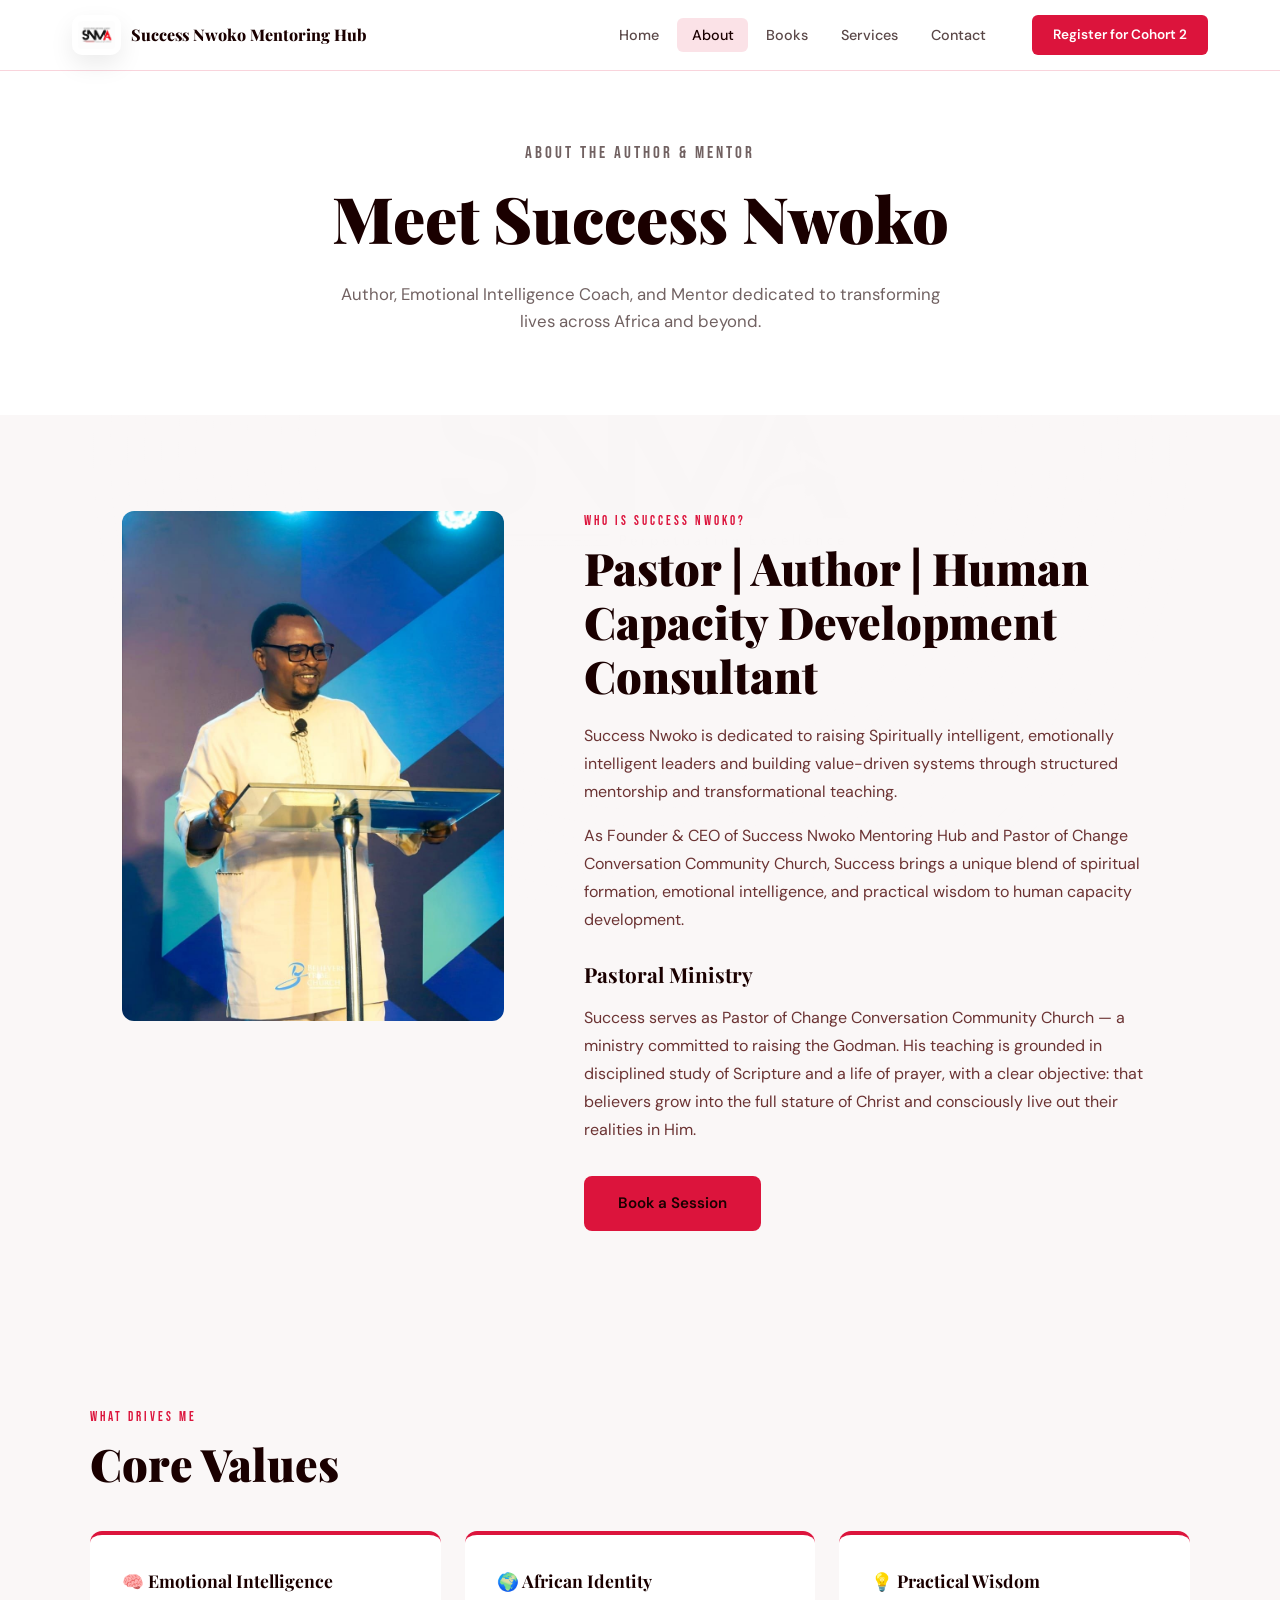
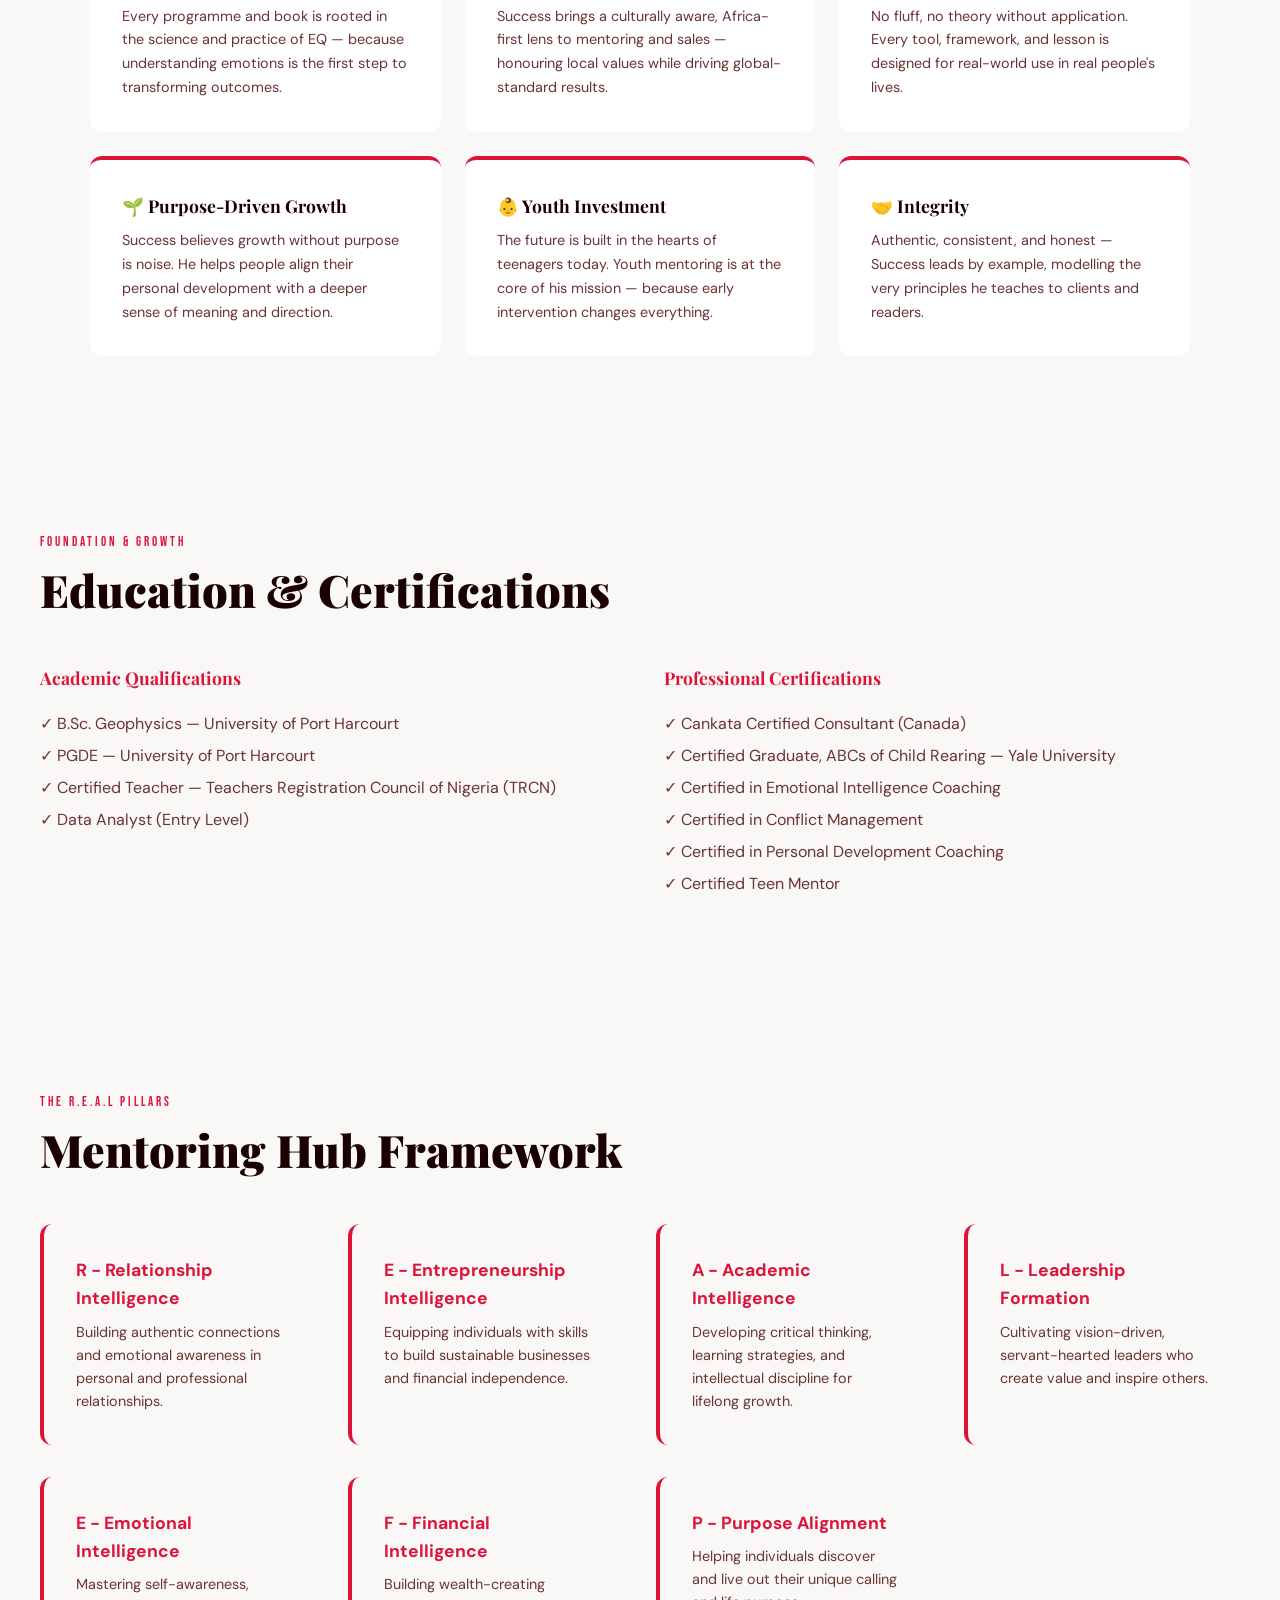
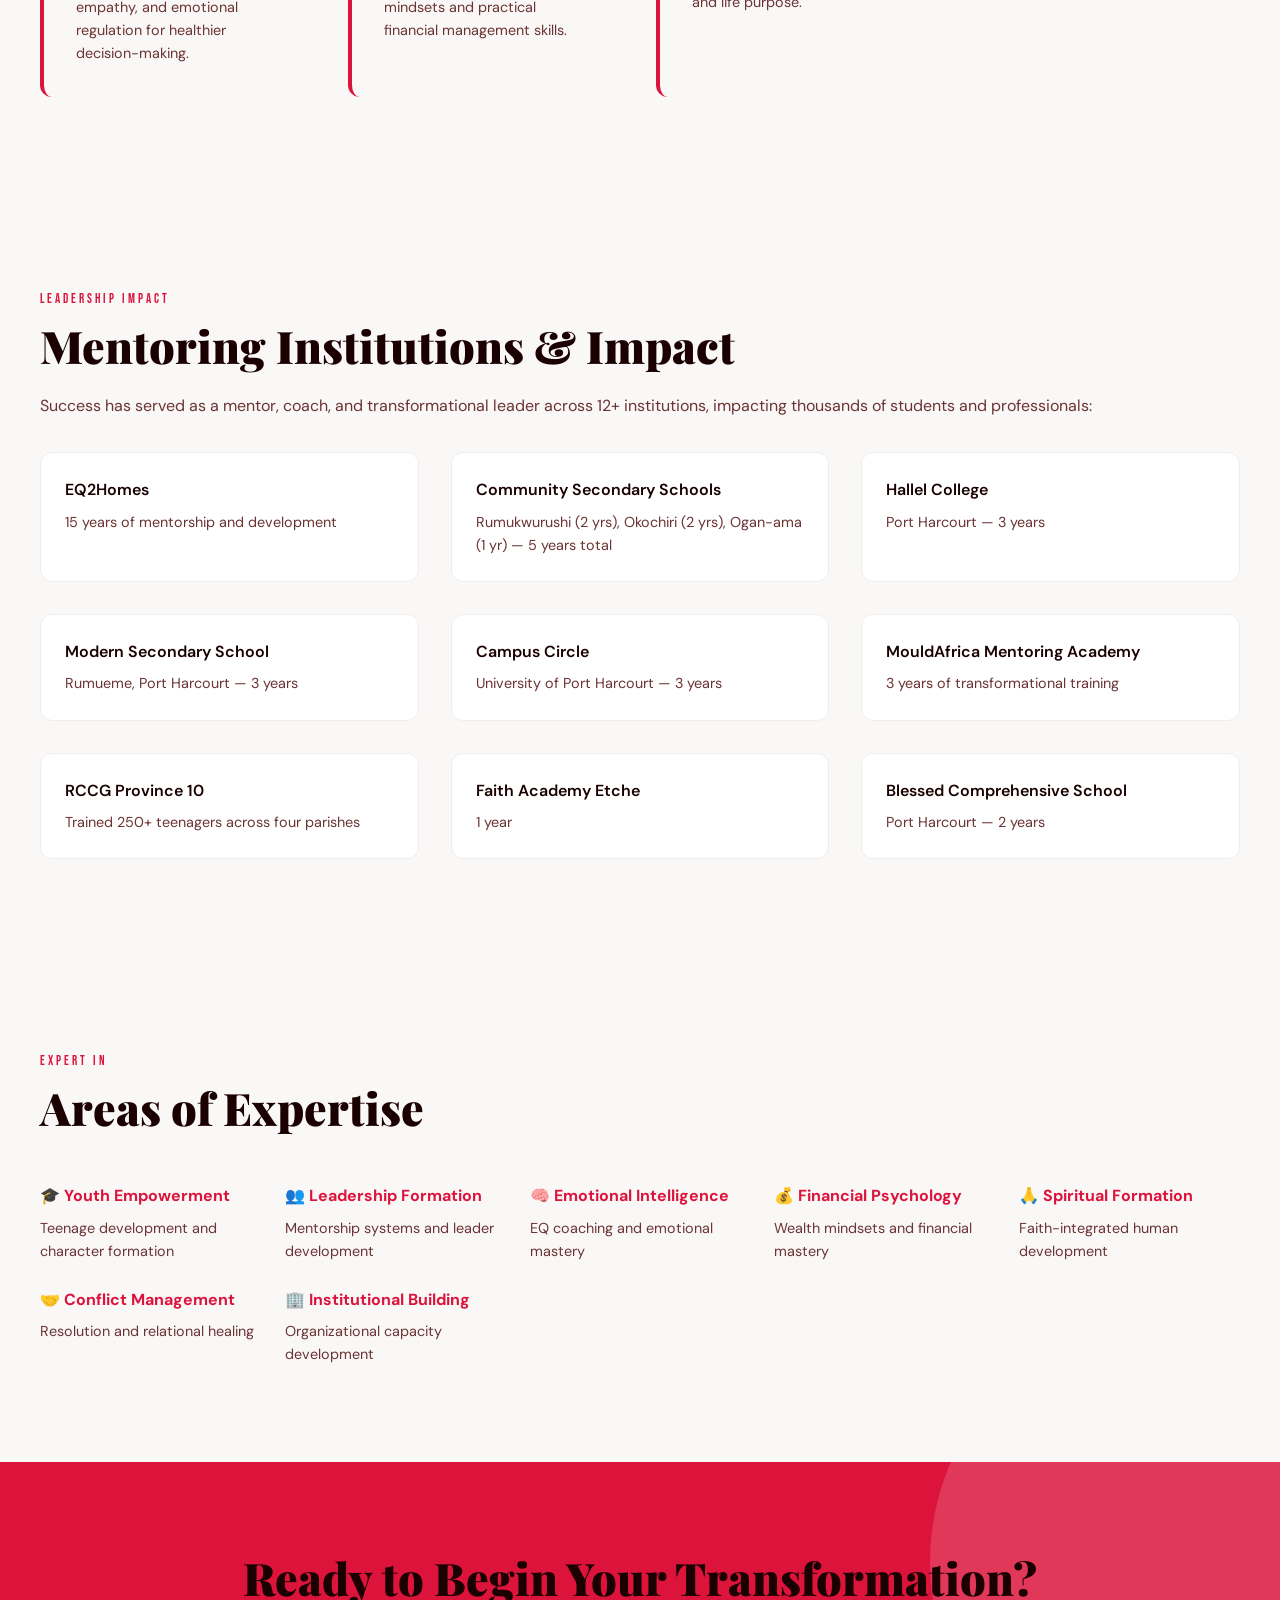
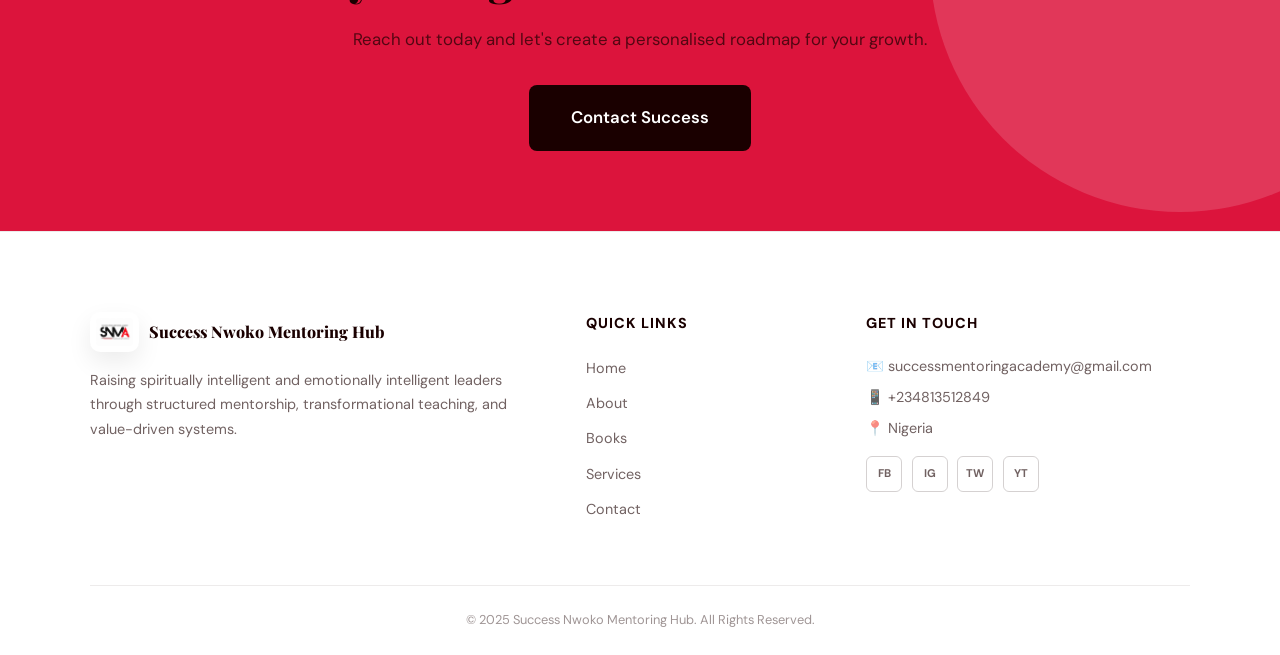
==== commit e3c523ea: "Updated website content" ====
--- a/about.html
+++ b/about.html
@@ -271,7 +271,7 @@
       <div class="footer__contact">
         <h4>Get in Touch</h4>
         <p>📧 successmentoringacademy@gmail.com</p>
-        <p>📱 +2349133098555</p>
+        <p>📱 +234813512849</p>
         <p>📍 Nigeria</p>
         <div class="footer__socials">
           <a href="#" class="social-link">FB</a>
--- a/css/style.css
+++ b/css/style.css
@@ -829,6 +829,9 @@
    RESPONSIVE
    ======================== */
 @media (max-width: 900px) {
+  .nav__links { display: none; }
+  .nav__cta { display: none; }
+  .nav__burger { display: flex; }
   .stats__inner { grid-template-columns: repeat(2, 1fr); }
   .about-strip { grid-template-columns: 1fr; gap: 2.5rem; }
   .about-strip__img-frame { max-width: 360px; margin: 0 auto; }
@@ -852,12 +855,22 @@
   .nav__links.open {
     display: flex; flex-direction: column;
     position: fixed; top: 70px; left: 0; right: 0;
+    z-index: 105;
     background: var(--white);
-    padding: 2rem; gap: 0.5rem;
+    padding: 2rem; gap: 0.75rem;
     border-bottom: 1px solid rgba(var(--dark-rgb), 0.08);
   }
   .nav__cta { display: none; }
   .nav__burger { display: flex; }
+  .nav__burger.active span:nth-child(1) {
+    transform: translateY(7px) rotate(45deg);
+  }
+  .nav__burger.active span:nth-child(2) {
+    opacity: 0;
+  }
+  .nav__burger.active span:nth-child(3) {
+    transform: translateY(-7px) rotate(-45deg);
+  }
   .hero__actions { flex-direction: column; }
   .hero { padding-top: 100px; }
   .stats__inner { grid-template-columns: 1fr 1fr; }
